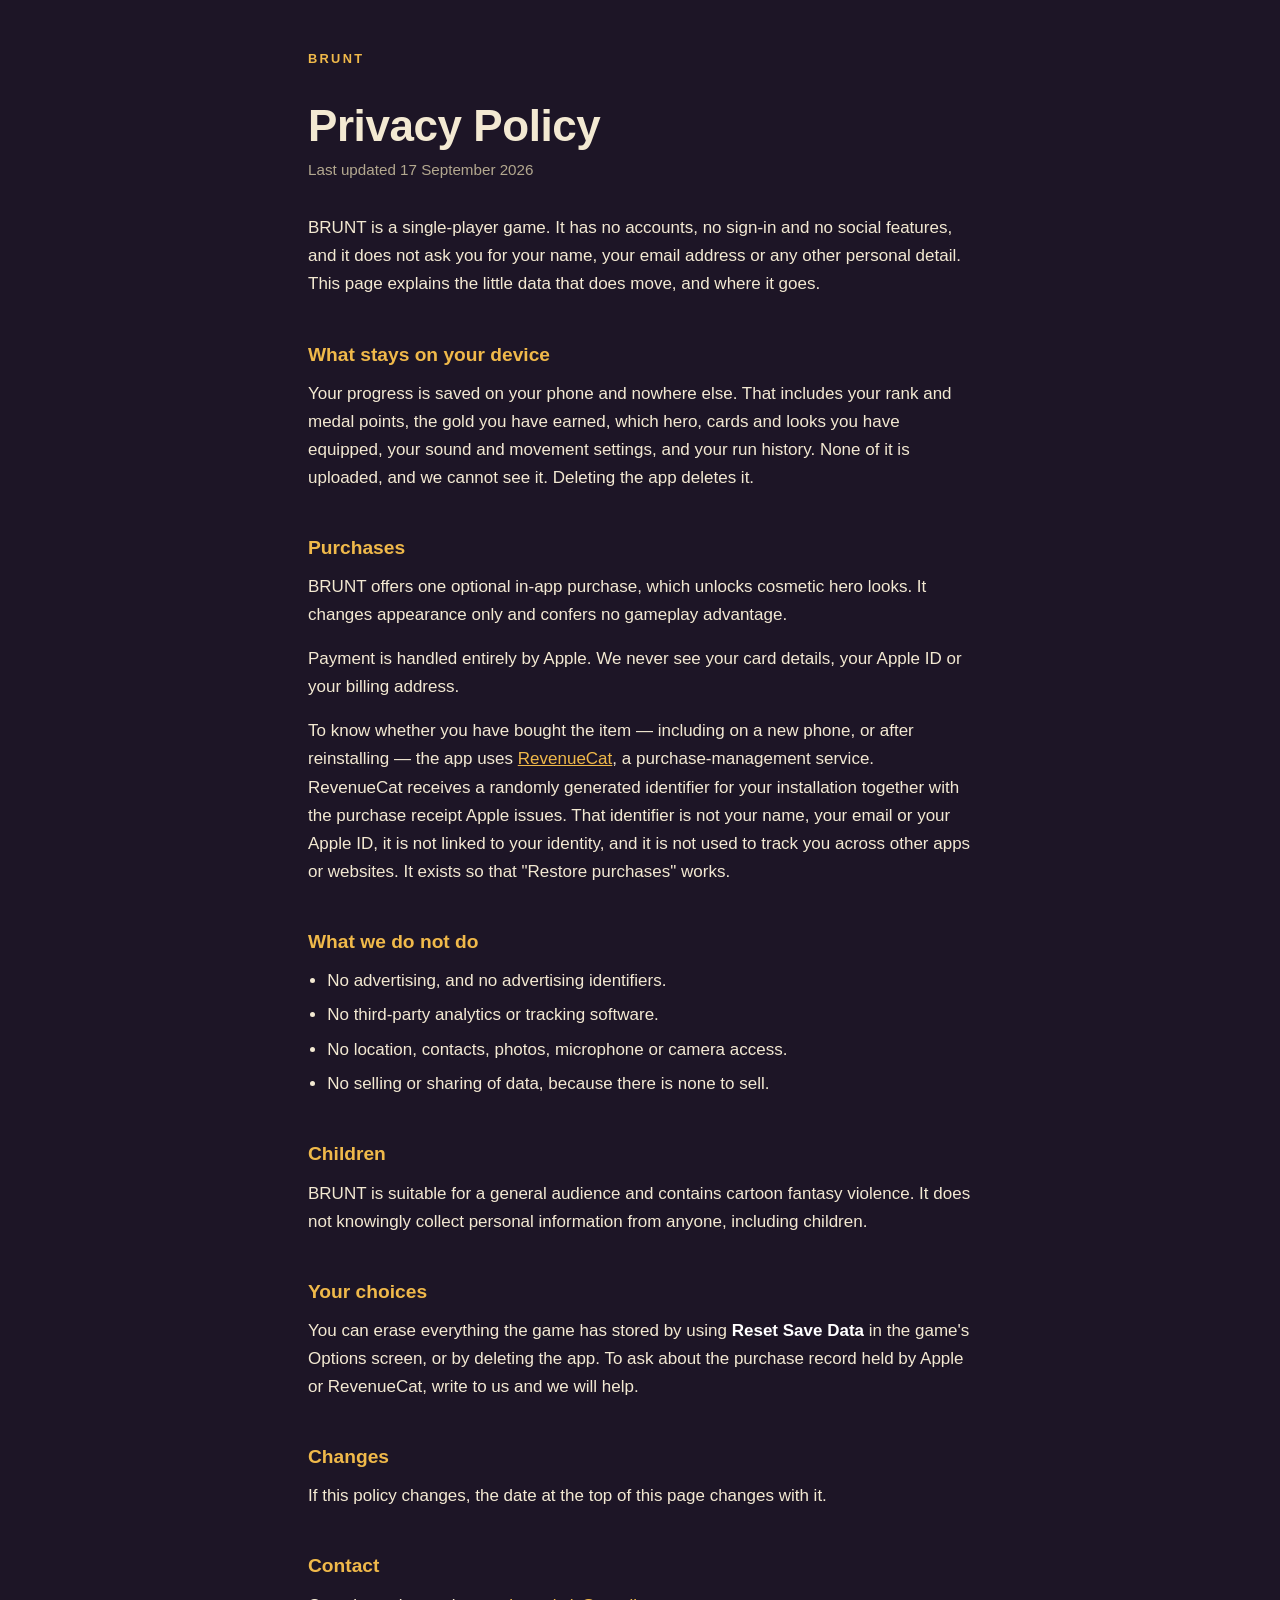
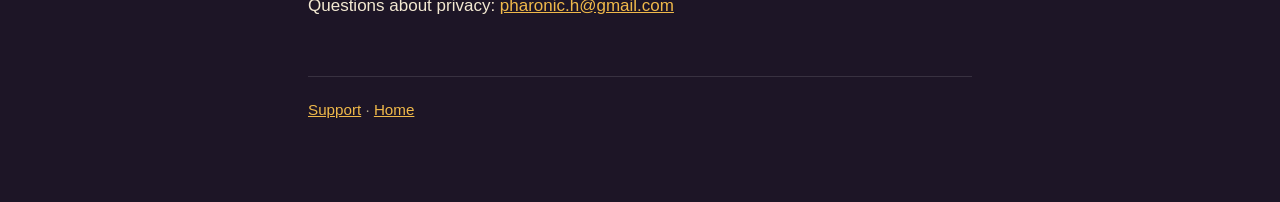
==== privacy.html @ 0e8035fa "BRUNT site: privacy, support and front door Co-Authored-By: Claude Fable 5.1 <noreply@anthropic.com>" ====
<!doctype html>
<html lang="en">
<head>
<meta charset="utf-8">
<meta name="viewport" content="width=device-width, initial-scale=1">
<title>Privacy Policy · BRUNT</title>
<link rel="stylesheet" href="style.css">
</head>
<body>
<main>
  <p class="eyebrow"><a href="./">BRUNT</a></p>
  <h1>Privacy Policy</h1>
  <p class="updated">Last updated 17 September 2026</p>

  <p>BRUNT is a single-player game. It has no accounts, no sign-in and no
  social features, and it does not ask you for your name, your email address or
  any other personal detail. This page explains the little data that does move,
  and where it goes.</p>

  <h2>What stays on your device</h2>
  <p>Your progress is saved on your phone and nowhere else. That includes your
  rank and medal points, the gold you have earned, which hero, cards and looks
  you have equipped, your sound and movement settings, and your run history.
  None of it is uploaded, and we cannot see it. Deleting the app deletes it.</p>

  <h2>Purchases</h2>
  <p>BRUNT offers one optional in-app purchase, which unlocks cosmetic hero
  looks. It changes appearance only and confers no gameplay advantage.</p>
  <p>Payment is handled entirely by Apple. We never see your card details, your
  Apple ID or your billing address.</p>
  <p>To know whether you have bought the item — including on a new phone, or
  after reinstalling — the app uses
  <a href="https://www.revenuecat.com/privacy" target="_blank" rel="noopener">RevenueCat</a>,
  a purchase-management service. RevenueCat receives a randomly generated
  identifier for your installation together with the purchase receipt Apple
  issues. That identifier is not your name, your email or your Apple ID, it is
  not linked to your identity, and it is not used to track you across other
  apps or websites. It exists so that "Restore purchases" works.</p>

  <h2>What we do not do</h2>
  <ul>
    <li>No advertising, and no advertising identifiers.</li>
    <li>No third-party analytics or tracking software.</li>
    <li>No location, contacts, photos, microphone or camera access.</li>
    <li>No selling or sharing of data, because there is none to sell.</li>
  </ul>

  <h2>Children</h2>
  <p>BRUNT is suitable for a general audience and contains cartoon fantasy
  violence. It does not knowingly collect personal information from anyone,
  including children.</p>

  <h2>Your choices</h2>
  <p>You can erase everything the game has stored by using <b>Reset Save
  Data</b> in the game's Options screen, or by deleting the app. To ask about
  the purchase record held by Apple or RevenueCat, write to us and we will help.</p>

  <h2>Changes</h2>
  <p>If this policy changes, the date at the top of this page changes with it.</p>

  <h2>Contact</h2>
  <p>Questions about privacy: <a href="mailto:pharonic.h@gmail.com">pharonic.h@gmail.com</a></p>

  <p class="foot"><a href="support.html">Support</a> · <a href="./">Home</a></p>
</main>
</body>
</html>
---- style.css ----
/* The BRUNT site. Two pages App Review follows (privacy, support) and a front
   door, so they are built for reading rather than for effect: one column, large
   type, high contrast, and no webfont to wait on. */
:root {
  --ink: #f3e9d2;
  --muted: #b3a88f;
  --gold: #f0b94a;
  --bg: #17111f;
  --panel: #211829;
}
* { box-sizing: border-box; }
html { -webkit-text-size-adjust: 100%; }
body {
  margin: 0;
  background: var(--bg);
  color: var(--ink);
  font: 400 17px/1.65 ui-sans-serif, -apple-system, "Segoe UI", Roboto, Helvetica, Arial, sans-serif;
}
main {
  max-width: 44rem;
  margin: 0 auto;
  padding: 3rem 1.25rem 4rem;
}
.eyebrow {
  margin: 0 0 2rem;
  font-weight: 700;
  letter-spacing: .18em;
  text-transform: uppercase;
  font-size: .8rem;
}
.eyebrow a { color: var(--gold); text-decoration: none; }
h1 {
  margin: 0 0 .35rem;
  font-size: clamp(2rem, 7vw, 2.75rem);
  line-height: 1.15;
  letter-spacing: -.01em;
}
h2 {
  margin: 2.5rem 0 .6rem;
  font-size: 1.2rem;
  color: var(--gold);
}
p, ul { margin: 0 0 1rem; }
ul { padding-left: 1.2rem; }
li { margin-bottom: .4rem; }
a { color: var(--gold); }
b { color: #fff; font-weight: 600; }
.updated { color: var(--muted); font-size: .95rem; margin-bottom: 2rem; }
.foot {
  margin-top: 3.5rem;
  padding-top: 1.25rem;
  border-top: 1px solid #ffffff1f;
  color: var(--muted);
  font-size: .95rem;
}
.lede { font-size: 1.15rem; color: #ffffffd9; }
.card {
  background: var(--panel);
  border: 1px solid #ffffff14;
  border-radius: 14px;
  padding: 1.25rem 1.4rem;
  margin: 1.5rem 0;
}
@media (prefers-color-scheme: light) {
  /* The page is dark on purpose, to sit beside the game. Light mode only
     softens the contrast rather than inverting into something else. */
  :root { --bg: #1d1526; }
}
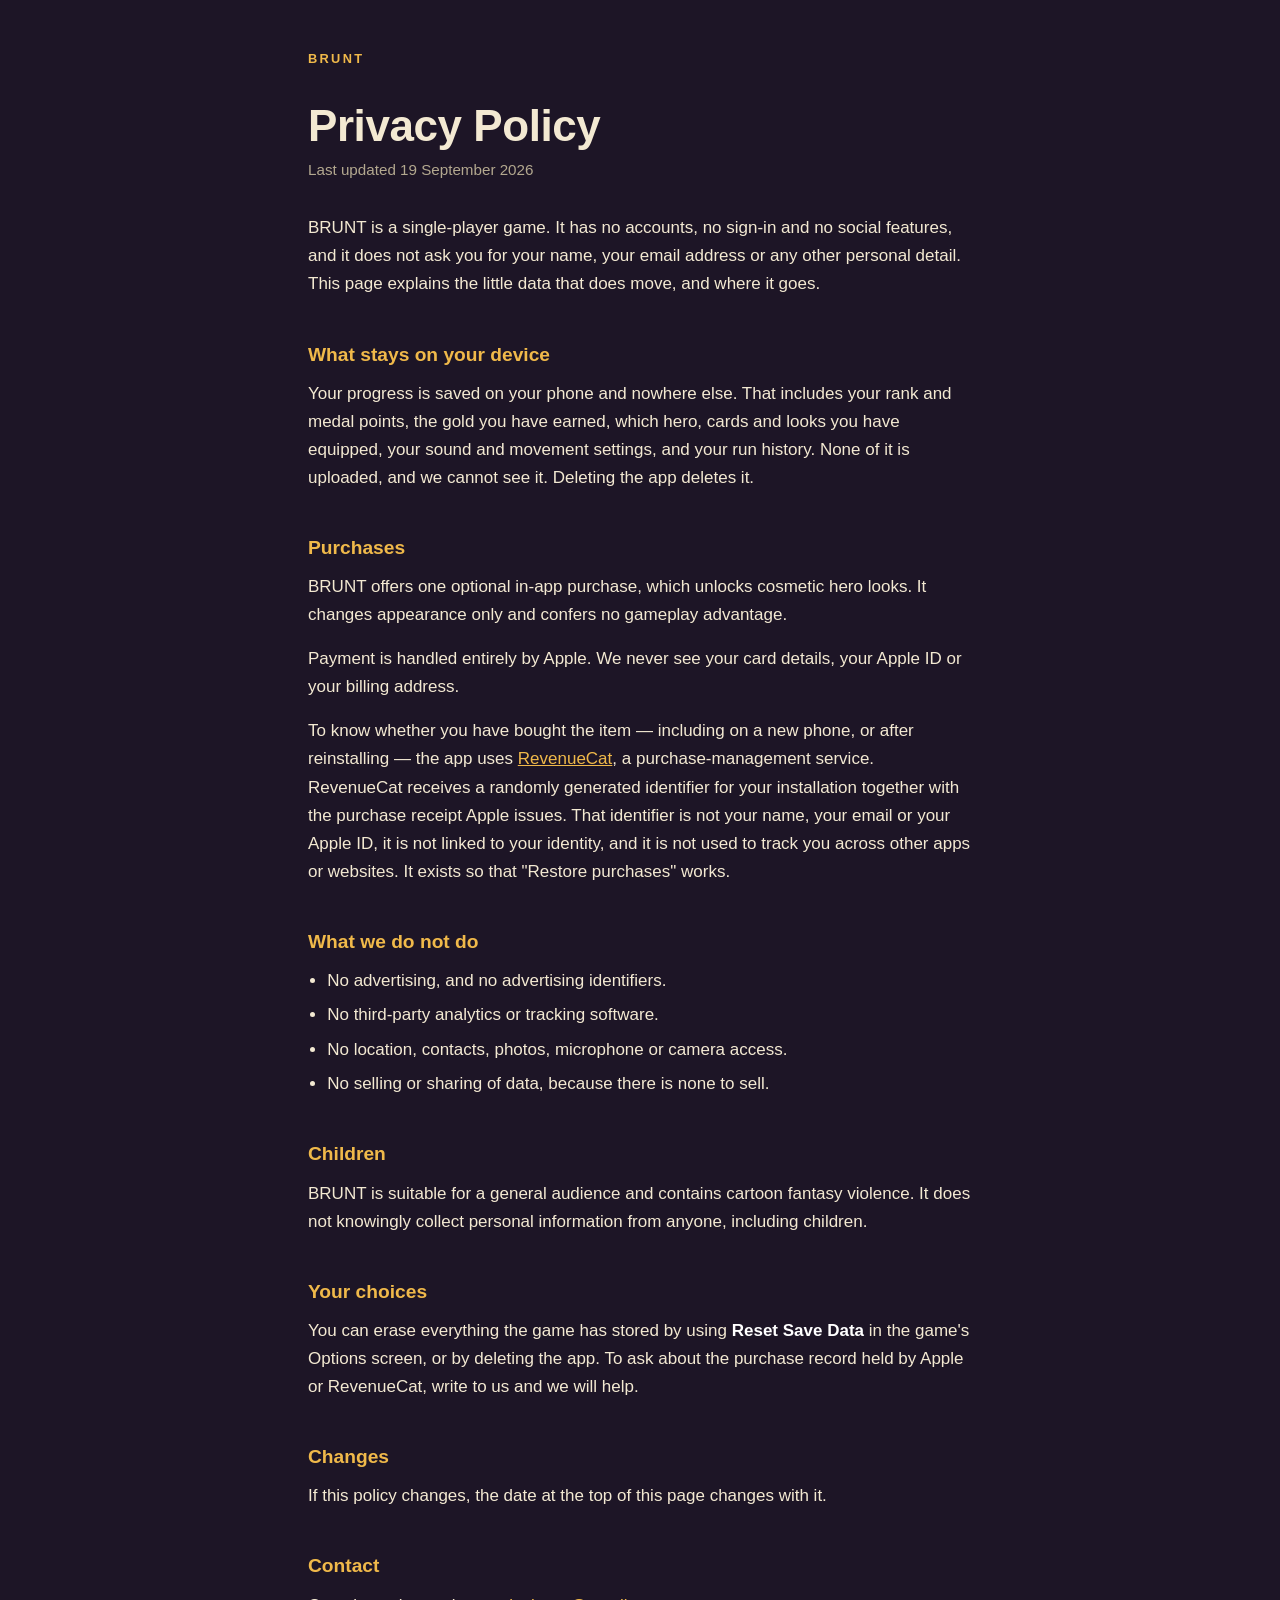
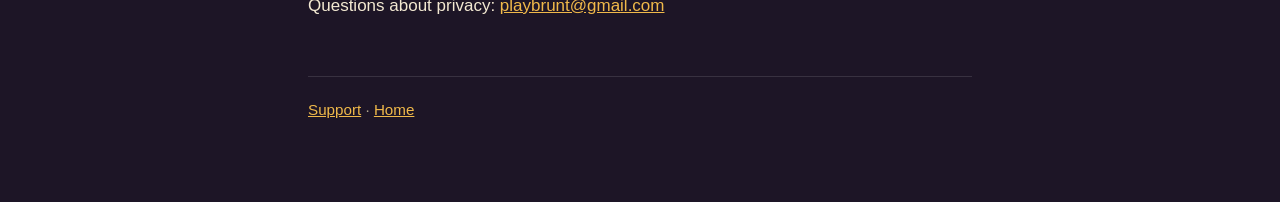
==== commit 09a15bfc: "Contact address is playbrunt@gmail.com" ====
--- a/privacy.html
+++ b/privacy.html
@@ -10,7 +10,7 @@
 <main>
   <p class="eyebrow"><a href="./">BRUNT</a></p>
   <h1>Privacy Policy</h1>
-  <p class="updated">Last updated 17 September 2026</p>
+  <p class="updated">Last updated 19 September 2026</p>
 
   <p>BRUNT is a single-player game. It has no accounts, no sign-in and no
   social features, and it does not ask you for your name, your email address or
@@ -59,7 +59,7 @@
   <p>If this policy changes, the date at the top of this page changes with it.</p>
 
   <h2>Contact</h2>
-  <p>Questions about privacy: <a href="mailto:pharonic.h@gmail.com">pharonic.h@gmail.com</a></p>
+  <p>Questions about privacy: <a href="mailto:playbrunt@gmail.com">playbrunt@gmail.com</a></p>
 
   <p class="foot"><a href="support.html">Support</a> · <a href="./">Home</a></p>
 </main>
